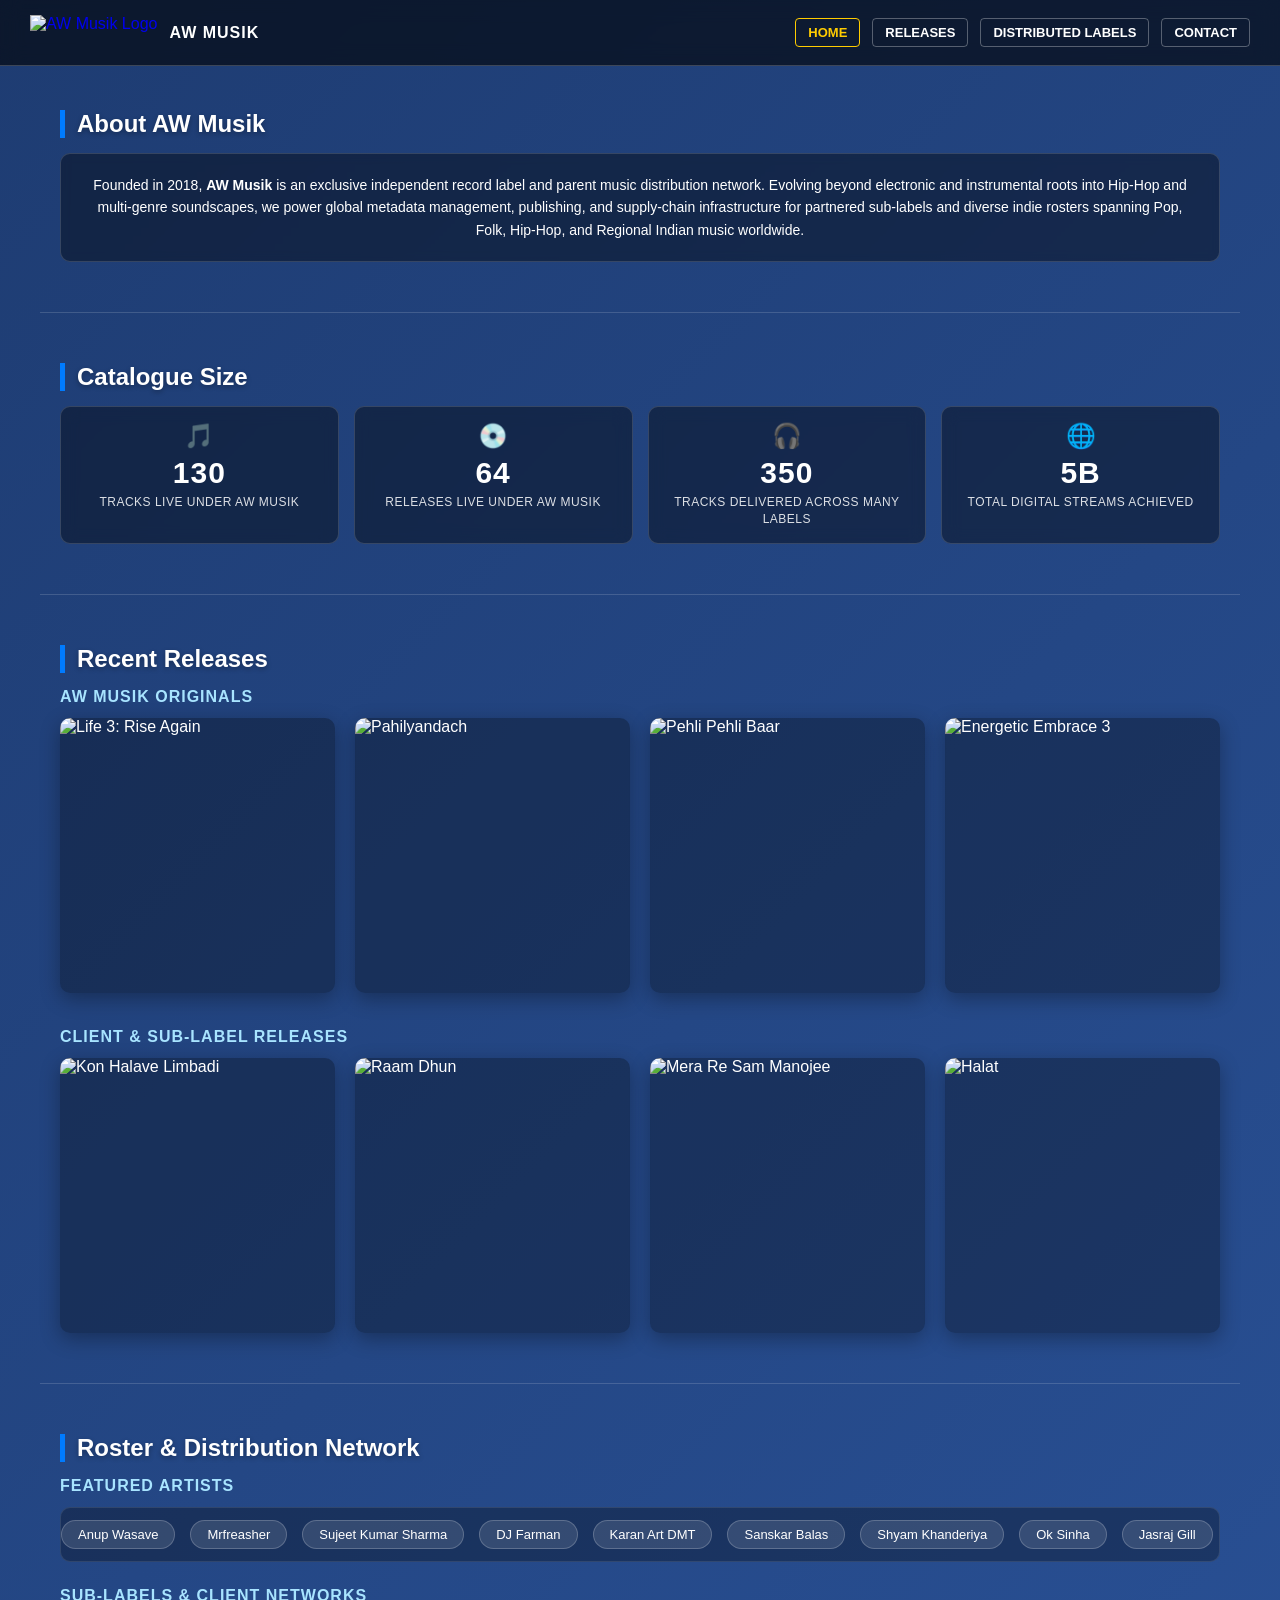
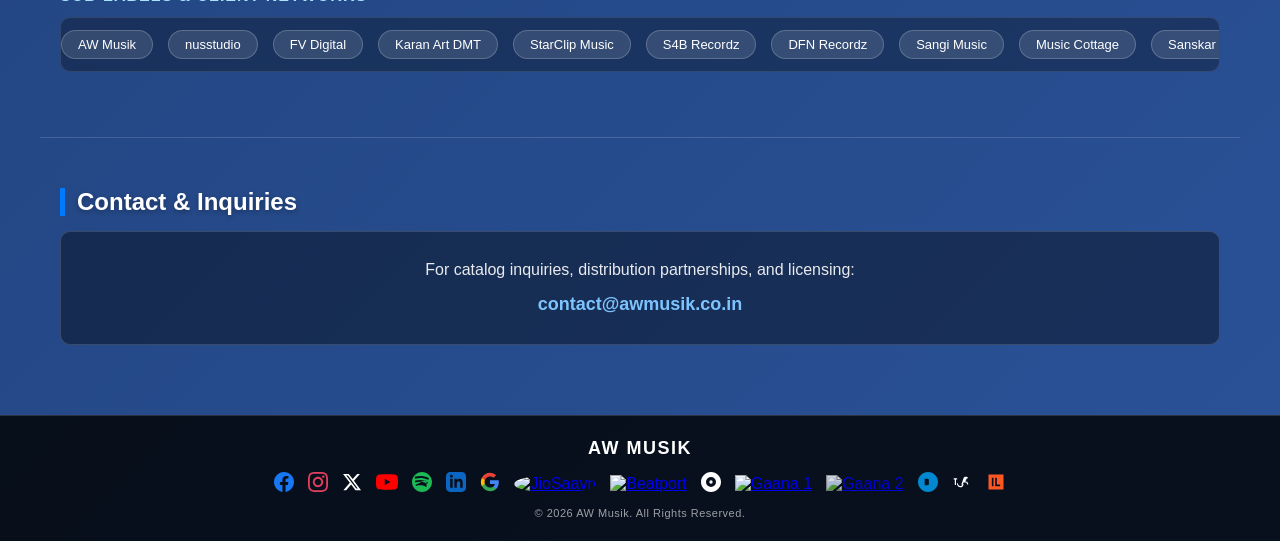
==== index.html @ cf43e5ea "Update index.html Removed .html" ====
<!DOCTYPE html>
<html lang="en">
<head>
    <meta charset="UTF-8">
    <meta name="viewport" content="width=device-width, initial-scale=1">
<link rel="icon" type="image/jpeg" href="https://c.saavncdn.com/labels/Aw_Musik_20230420112404_500x500.jpg">
    <title>AW Musik | Private Record Label & Distribution Network</title>
    <link rel="stylesheet" href="style.css">
</head>
<body>

<div class="music-container">
    
    <!-- Navigation -->
    <nav class="nav-bar">
        <div class="nav-brand" style="display: flex; align-items: center; gap: 12px;">
            <a href="index.html" class="nav-logo-link">
                <img src="https://c.saavncdn.com/labels/Aw_Musik_20230420112404_500x500.jpg" alt="AW Musik Logo" class="nav-logo">
            </a>
            <span style="font-weight: 800; letter-spacing: 1px; font-size: 16px; color: #ffffff; text-transform: uppercase;">AW MUSIK</span>
            <button class="menu-toggle" onclick="toggleMenu()" aria-label="Toggle Menu">☰</button>
        </div>
        <div class="nav-links" id="navLinks">
            <a href="/" class="active-link" style="border-color: #ffcc00; color: #ffcc00;">Home</a>
            <a href="/releases">Releases</a>
            <a href="/labels">Distributed Labels</a>
            <a href="#contact">Contact</a>
        </div>
    </nav>

    <!-- 1. About Us Section -->
    <div id="about" class="section">
        <h2 class="section-header">About AW Musik</h2>
        <div class="about-box">
            Founded in 2018, <strong style="color: #ffffff;">AW Musik</strong> is an exclusive independent record label and parent music distribution network. Evolving beyond electronic and instrumental roots into Hip-Hop and multi-genre soundscapes, we power global metadata management, publishing, and supply-chain infrastructure for partnered sub-labels and diverse indie rosters spanning Pop, Folk, Hip-Hop, and Regional Indian music worldwide.
        </div>
    </div>

    <hr style="border: 0; border-top: 1px solid rgba(255,255,255,0.15); max-width: 1200px; margin: 20px auto;">

    <!-- 2. Catalogue Size Section -->
    <div id="stats" class="section">
        <h2 class="section-header">Catalogue Size</h2>
        <div class="stats-grid">
            <div class="stat-card">
                <div class="stat-icon">🎵</div>
                <div class="stat-number">130</div>
                <div class="stat-label">Tracks live under AW Musik</div>
            </div>
            <div class="stat-card">
                <div class="stat-icon">💿</div>
                <div class="stat-number">64</div>
                <div class="stat-label">Releases live under AW Musik</div>
            </div>
            <div class="stat-card">
                <div class="stat-icon">🎧</div>
                <div class="stat-number">350</div>
                <div class="stat-label">Tracks delivered across many labels</div>
            </div>
            <div class="stat-card">
                <div class="stat-icon">🌐</div>
                <div class="stat-number">5B</div>
                <div class="stat-label">Total digital streams achieved</div>
            </div>
        </div>
    </div>

    <hr style="border: 0; border-top: 1px solid rgba(255,255,255,0.15); max-width: 1200px; margin: 20px auto;">

    <!-- 3. Recent Releases Sections -->
    <div id="releases" class="section">
        <h2 class="section-header">Recent Releases</h2>
        
        <!-- AW Musik Originals -->
        <div class="sub-header" style="margin-top: 10px;">AW Musik Originals</div>
        <div class="release-grid" id="awReleaseGrid">
            <!-- Loaded via JS -->
        </div>

        <!-- Client & Sub-Label Releases -->
        <div class="sub-header" style="margin-top: 35px;">Client & Sub-Label Releases</div>
        <div class="release-grid" id="clientReleaseGrid">
            <!-- Loaded via JS -->
        </div>
    </div>

    <hr style="border: 0; border-top: 1px solid rgba(255,255,255,0.15); max-width: 1200px; margin: 20px auto;">

    <!-- 4. Separate Rolling Marquees for Artists & Labels -->
    <div id="roster" class="section">
        <h2 class="section-header">Roster & Distribution Network</h2>
        
        <!-- Artists Rolling Marquee -->
        <div class="sub-header" style="margin-top: 10px;">Featured Artists</div>
        <div class="marquee-container">
            <div class="marquee-content">
                <span class="roster-pill">Anup Wasave</span>
                <span class="roster-pill">Mrfreasher</span>
                <span class="roster-pill">Sujeet Kumar Sharma</span>
                <span class="roster-pill">DJ Farman</span>
                <span class="roster-pill">Karan Art DMT</span>
                <span class="roster-pill">Sanskar Balas</span>
                <span class="roster-pill">Shyam Khanderiya</span>
                <span class="roster-pill">Ok Sinha</span>
                <span class="roster-pill">Jasraj Gill</span>
                <span class="roster-pill highlight">& Many More</span>
            </div>
            <div class="marquee-content" aria-hidden="true">
                <span class="roster-pill">Anup Wasave</span>
                <span class="roster-pill">Mrfreasher</span>
                <span class="roster-pill">Sujeet Kumar Sharma</span>
                <span class="roster-pill">DJ Farman</span>
                <span class="roster-pill">Karan Art DMT</span>
                <span class="roster-pill">Sanskar Balas</span>
                <span class="roster-pill">Shyam Khanderiya</span>
                <span class="roster-pill">Ok Sinha</span>
                <span class="roster-pill">Jasraj Gill</span>
                <span class="roster-pill highlight">& Many More</span>
            </div>
        </div>

        <!-- Labels Rolling Marquee -->
        <div class="sub-header" style="margin-top: 25px;">Sub-Labels & Client Networks</div>
        <div class="marquee-container">
            <div class="marquee-content reverse">
                <span class="roster-pill">AW Musik</span>
                <span class="roster-pill">nusstudio</span>
                <span class="roster-pill">FV Digital</span>
                <span class="roster-pill">Karan Art DMT</span>
                <span class="roster-pill">StarClip Music</span>
                <span class="roster-pill">S4B Recordz</span>
                <span class="roster-pill">DFN Recordz</span>
                <span class="roster-pill">Sangi Music</span>
                <span class="roster-pill">Music Cottage</span>
                <span class="roster-pill">Sanskar Music</span>
                <a href="releases.html" class="roster-pill highlight" style="text-decoration: none;">& Many More</a></div>
            <div class="marquee-content reverse" aria-hidden="true">
                <span class="roster-pill">AW Musik</span>
                <span class="roster-pill">nusstudio</span>
                <span class="roster-pill">FV Digital</span>
                <span class="roster-pill">Karan Art DMT</span>
                <span class="roster-pill">StarClip Music</span>
                <span class="roster-pill">S4B Recordz</span>
                <span class="roster-pill">DFN Recordz</span>
                <span class="roster-pill">Sangi Music</span>
                <span class="roster-pill">Music Cottage</span>
                <span class="roster-pill">Sanskar Music</span>
                <a href="releases.html" class="roster-pill highlight" style="text-decoration: none;">& Many More</a></div>
        </div>

    </div>

    <hr style="border: 0; border-top: 1px solid rgba(255,255,255,0.15); max-width: 1200px; margin: 20px auto;">

    <!-- 5. Contact Section -->
    <div id="contact" class="section">
        <h2 class="section-header">Contact & Inquiries</h2>
        <div class="contact-box">
            <p style="margin-bottom: 8px; opacity: 0.9;">For catalog inquiries, distribution partnerships, and licensing:</p>
            <p style="font-weight: bold; color: #7dc4ff; font-size: 18px;">contact@awmusik.co.in</p>
        </div>
    </div>

    <!-- Footer -->
    <div id="site-footer"></div>

</div>

<script src="script.js"></script>
</body>
</html>
---- style.css ----
:root {
    --primary-color: #ffffff;
    --secondary-color: rgba(255, 255, 255, 0.1);
    --accent-color: #007bff;
    --font-family: 'Inter', 'Arial', sans-serif;
    --gradient-hover: linear-gradient(90deg, #ff7e5f 0%, #feb47b 50%, #86A8E7 100%); 
}

* {
    box-sizing: border-box;
    margin: 0;
    padding: 0;
}
 
body {
    font-family: var(--font-family);
    color: var(--primary-color);
    background: linear-gradient(135deg, #1e3c72 0%, #2a5298 25%, #4a8dfa 50%, #7dc4ff 75%, #a8e4ff 100%);
    background-size: 400% 400%;
    animation: gradientShift 15s ease infinite;
    overflow-x: hidden;
}

@keyframes gradientShift {
    0% { background-position: 0% 50%; }
    50% { background-position: 100% 50%; }
    100% { background-position: 0% 50%; }
}

.music-container {
    padding-top: 80px;
}

/* --- Navigation Bar CSS (Fixed Desktop & Mobile) --- */
.nav-bar {
    display: flex;
    justify-content: space-between;
    align-items: center;
    padding: 15px 30px;
    background-color: rgba(0, 0, 0, 0.6);
    border-bottom: 1px solid rgba(255, 255, 255, 0.2);
    position: fixed;
    top: 0;
    width: 100%;
    z-index: 100;
    backdrop-filter: blur(10px);
}

.nav-brand {
    display: flex;
    justify-content: space-between;
    align-items: center;
    width: auto; /* Fixed: Desktop par flex space sahi distribute karega */
}

.nav-title {
    font-size: 22px;
    font-weight: bold;
    letter-spacing: 1px;
    white-space: nowrap;
}

.menu-toggle {
    display: none;
    background: none;
    border: none;
    color: #ffffff;
    font-size: 24px;
    cursor: pointer;
}

.nav-links {
    display: flex;
    gap: 12px;
    align-items: center;
    flex-wrap: nowrap; /* Fixed: Links do lines me break nahi honge */
}

.nav-links a {
    text-decoration: none;
    color: var(--primary-color);
    font-size: 13px;
    font-weight: bold;
    text-transform: uppercase;
    padding: 6px 12px;
    border: 1px solid rgba(255, 255, 255, 0.3);
    border-radius: 4px;
    transition: all 0.3s ease;
    white-space: nowrap;
}

.nav-links a:hover {
    background-image: var(--gradient-hover);
    border-color: transparent;
    transform: translateY(-2px);
}

/* --- Mobile Responsive Navigation --- */
@media (max-width: 768px) {
    .nav-bar {
        flex-direction: column;
        align-items: stretch;
        padding: 12px 20px;
    }

    .nav-brand {
        width: 100%; /* Mobile par full width rahega toggle button align karne ke liye */
    }

    .menu-toggle {
        display: block;
    }

    .nav-links {
        display: none;
        flex-direction: column;
        gap: 8px;
        margin-top: 12px;
        padding-bottom: 5px;
        width: 100%;
    }

    .nav-links.active {
        display: flex;
    }

    .nav-links a {
        text-align: center;
        padding: 10px;
        font-size: 13px;
        background: rgba(0, 0, 0, 0.4);
        width: 100%;
    }

    .music-container {
        padding-top: 85px;
    }
}

/* --- Content Sections --- */
.section {
    padding: 30px 20px;
    max-width: 1200px;
    margin: 0 auto;
}

.section-header {
    font-size: 24px;
    margin-bottom: 15px;
    border-left: 5px solid var(--accent-color);
    padding-left: 12px;
    text-shadow: 0 2px 5px rgba(0,0,0,0.3);
}

.sub-header {
    font-size: 16px;
    color: #a8e4ff;
    margin-top: 20px;
    margin-bottom: 12px;
    font-weight: 600;
    text-transform: uppercase;
    letter-spacing: 1px;
}

/* --- About Box --- */
.about-box {
    background: rgba(0, 0, 0, 0.4);
    padding: 20px;
    border-radius: 10px;
    border: 1px solid rgba(255, 255, 255, 0.15);
    backdrop-filter: blur(5px);
    font-size: 14px;
    line-height: 1.6;
    text-align: center;
}

/* --- Catalogue Size Section --- */
.stats-grid {
    display: grid;
    grid-template-columns: repeat(auto-fit, minmax(220px, 1fr));
    gap: 15px;
}

.stat-card {
    background: rgba(0, 0, 0, 0.4);
    border: 1px solid rgba(255, 255, 255, 0.15);
    padding: 15px;
    border-radius: 10px;
    text-align: center;
    backdrop-filter: blur(8px);
    transition: transform 0.3s ease, box-shadow 0.3s ease;
}

.stat-card:hover {
    transform: translateY(-5px);
    box-shadow: 0 8px 20px rgba(0, 123, 255, 0.4);
    border-color: var(--accent-color);
}

.stat-icon {
    font-size: 24px;
    margin-bottom: 6px;
    display: inline-block;
}

.stat-number {
    font-size: 30px;
    font-weight: 800;
    color: #ffffff;
    margin-bottom: 4px;
    letter-spacing: 1px;
}

.stat-label {
    font-size: 12px;
    opacity: 0.85;
    line-height: 1.4;
    text-transform: uppercase;
    letter-spacing: 0.5px;
    font-weight: 500;
}

/* --- Releases Grid --- */
.release-grid {
    display: grid;
    grid-template-columns: repeat(2, 1fr);
    gap: 15px;
}

.release-card {
    position: relative;
    border-radius: 10px;
    overflow: hidden;
    box-shadow: 0 6px 20px rgba(0, 0, 0, 0.3);
    background-color: rgba(0, 0, 0, 0.3);
}

.release-cover {
    width: 100%;
    aspect-ratio: 1 / 1;
    object-fit: cover;
    display: block;
}

.release-info {
    position: absolute;
    top: 0;
    left: 0;
    width: 100%;
    height: 100%;
    background-color: rgba(0, 0, 0, 0.85);
    display: flex;
    flex-direction: column;
    justify-content: flex-end;
    padding: 15px;
    opacity: 0;
    transition: opacity 0.3s;
}

.release-card:hover .release-info {
    opacity: 1;
}

.release-title {
    font-size: 15px;
    font-weight: bold;
    margin-bottom: 4px;
}

.release-artist {
    font-size: 12px;
    opacity: 0.75;
    margin-bottom: 8px;
}

.release-label-badge {
    font-size: 11px;
    font-weight: 600;
    background: var(--accent-color);
    color: #ffffff;
    padding: 3px 8px;
    border-radius: 5px;
    width: max-content;
    box-shadow: 0 2px 5px rgba(0, 123, 255, 0.4);
    letter-spacing: 0.3px;
}

/* --- Rolling Marquee Section --- */
.marquee-container {
    overflow: hidden;
    user-select: none;
    display: flex;
    gap: 20px;
    background: rgba(0, 0, 0, 0.3);
    padding: 12px 0;
    border-radius: 10px;
    border: 1px solid rgba(255, 255, 255, 0.1);
    position: relative;
    margin-bottom: 15px;
}

.marquee-content {
    flex-shrink: 0;
    display: flex;
    justify-content: space-around;
    min-width: 100%;
    gap: 15px;
    animation: scroll 30s linear infinite;
}

.marquee-content.reverse {
    animation: scrollReverse 30s linear infinite;
}

.marquee-container:hover .marquee-content {
    animation-play-state: paused;
}

@keyframes scroll {
    from { transform: translateX(0); }
    to { transform: translateX(-100%); }
}

@keyframes scrollReverse {
    from { transform: translateX(-100%); }
    to { transform: translateX(0); }
}

.roster-pill {
    background: rgba(255, 255, 255, 0.12);
    padding: 6px 16px;
    border-radius: 20px;
    font-size: 13px;
    white-space: nowrap;
    border: 1px solid rgba(255, 255, 255, 0.2);
    font-weight: 500;
}

.roster-pill.highlight {
    background: var(--accent-color);
    border-color: transparent;
    font-weight: 600;
}

/* --- Contact Section --- */
.contact-box {
    background: rgba(0, 0, 0, 0.4);
    padding: 25px;
    border-radius: 10px;
    border: 1px solid rgba(255, 255, 255, 0.15);
    line-height: 1.6;
    text-align: center;
}

/* --- Footer --- */
.footer {
    padding: 25px 20px;
    background-color: rgba(0, 0, 0, 0.6);
    border-top: 1px solid rgba(255, 255, 255, 0.2);
    text-align: center;
    margin-top: 30px;
}

.copyright {
    font-size: 12px;
    opacity: 0.6;
    margin-top: 8px;
}

/* --- Mobile Responsive Navigation & Layout Adjustments --- */
@media (max-width: 768px) {
    .nav-bar {
        flex-direction: column;
        align-items: stretch;
        padding: 12px 20px;
    }

    .menu-toggle {
        display: block;
    }

    .nav-brand {
        width: 100%;
    }

    .nav-links {
        display: none;
        flex-direction: column;
        gap: 8px;
        margin-top: 12px;
        padding-bottom: 5px;
    }

    .nav-links.active {
        display: flex;
    }

    .nav-links a {
        text-align: center;
        padding: 10px;
        font-size: 13px;
        background: rgba(0, 0, 0, 0.4);
    }

    .music-container {
        padding-top: 85px;
    }
}
/* --- Logo Styling --- */
.nav-logo-link {
    display: flex;
    align-items: center;
    text-decoration: none;
}

.nav-logo {
    height: 35px; /* Size adjust karne ke liye height change kar sakte ho */
    width: auto;
    object-fit: contain;
    transition: transform 0.3s ease;
}

.nav-logo:hover {
    transform: scale(1.05);
}

/* Mobile par agar logo thoda chhota rakhna ho */
@media (max-width: 768px) {
    .nav-logo {
        height: 30px;
    }
}

@media (min-width: 601px) {
    .release-grid {
        grid-template-columns: repeat(4, 1fr);
        gap: 20px;
    }
}
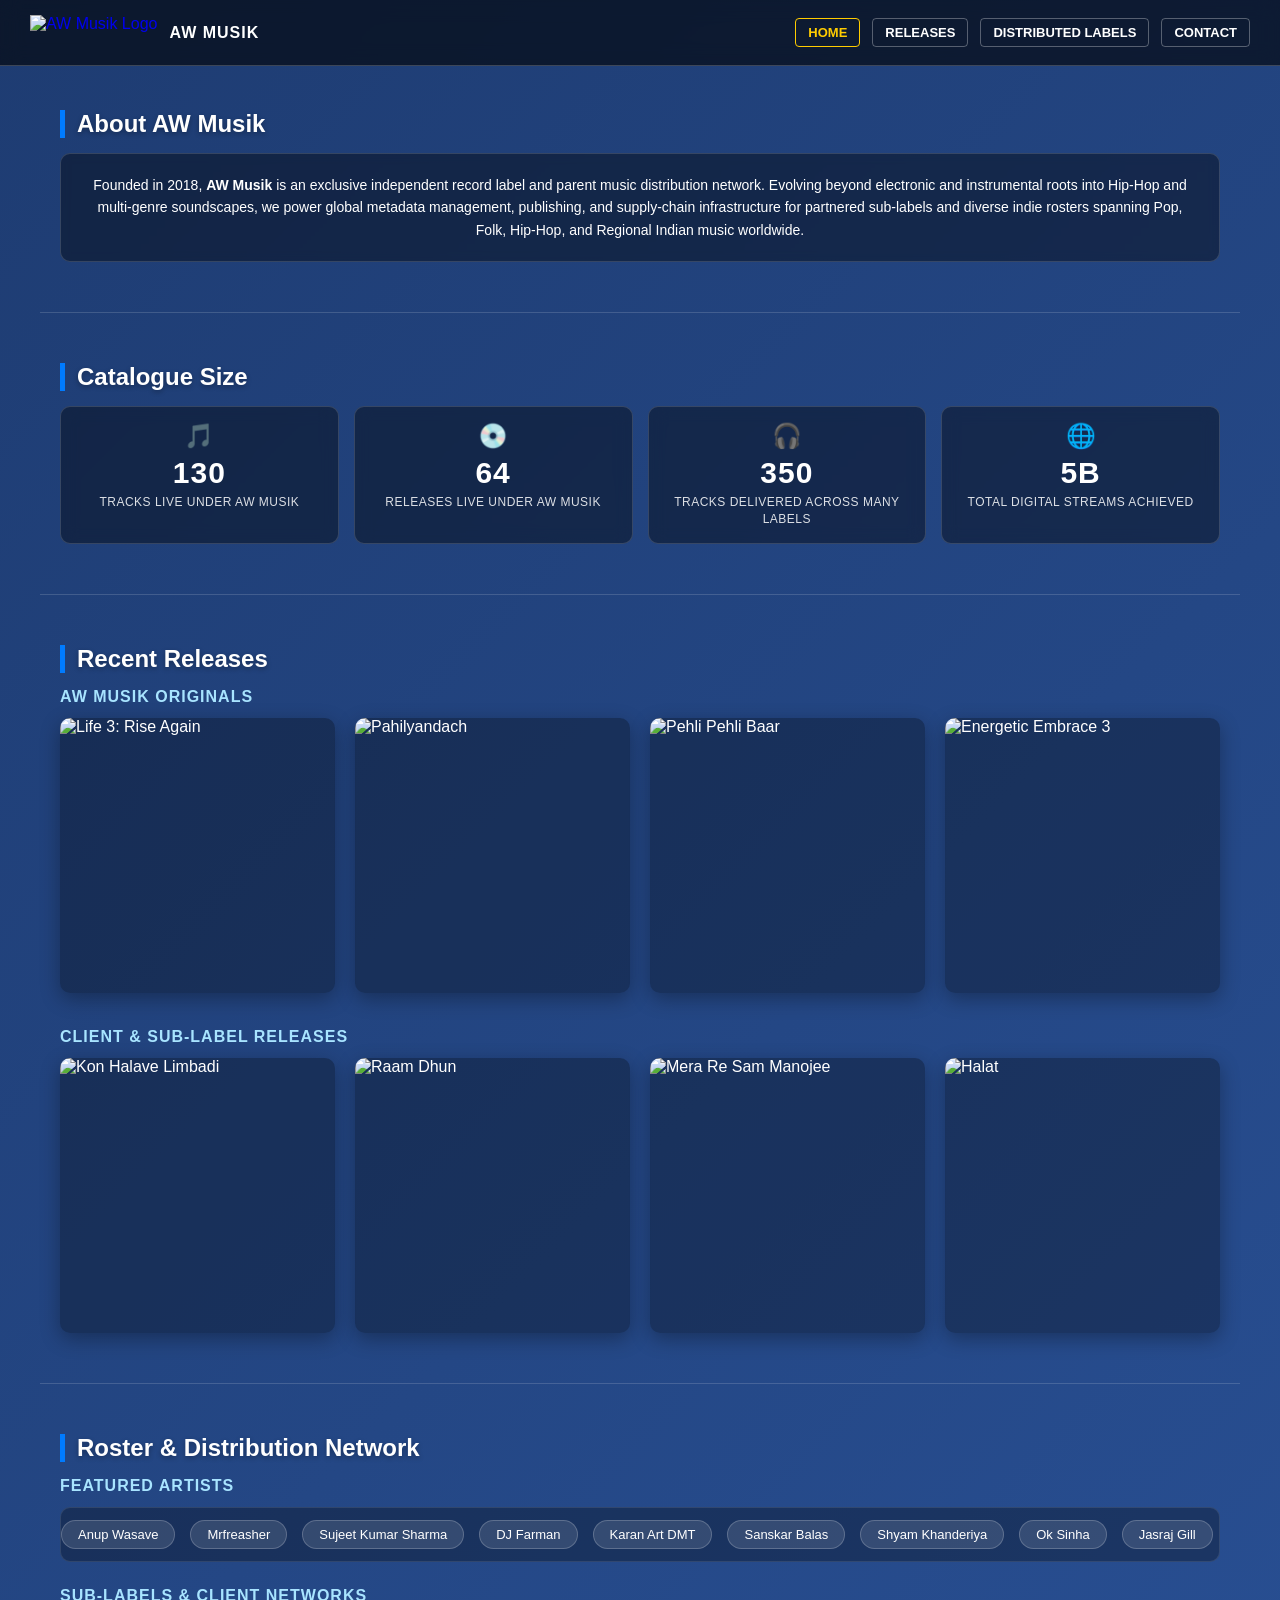
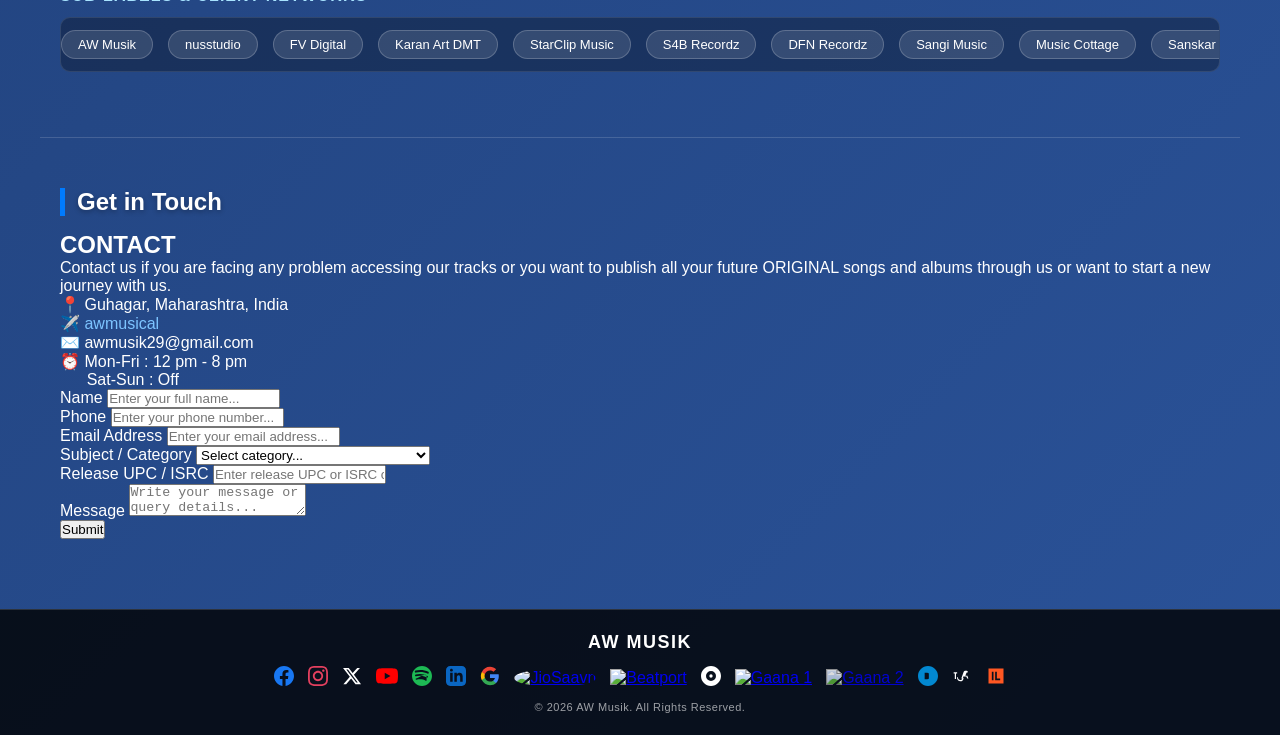
==== commit fb50d926: "Update index.html added contact us" ====
--- a/index.html
+++ b/index.html
@@ -6,6 +6,7 @@
 <link rel="icon" type="image/jpeg" href="https://c.saavncdn.com/labels/Aw_Musik_20230420112404_500x500.jpg">
     <title>AW Musik | Private Record Label & Distribution Network</title>
     <link rel="stylesheet" href="style.css">
+    <link rel="stylesheet" href="https://cdn.jsdelivr.net/npm/sweetalert2@11/dist/sweetalert2.min.css">
 </head>
 <body>
 
@@ -154,10 +155,69 @@
 
     <!-- 5. Contact Section -->
     <div id="contact" class="section">
-        <h2 class="section-header">Contact & Inquiries</h2>
-        <div class="contact-box">
-            <p style="margin-bottom: 8px; opacity: 0.9;">For catalog inquiries, distribution partnerships, and licensing:</p>
-            <p style="font-weight: bold; color: #7dc4ff; font-size: 18px;">contact@awmusik.co.in</p>
+        <h2 class="section-header">Get in Touch</h2>
+        
+        <div class="contact-page-container">
+            <!-- Left Side Info -->
+            <div class="contact-info-side">
+                <div>
+                    <h2>CONTACT</h2>
+                    <p>Contact us if you are facing any problem accessing our tracks or you want to publish all your future ORIGINAL songs and albums through us or want to start a new journey with us.</p>
+                    
+                    <div class="info-list">
+                        <div class="info-item">📍 Guhagar, Maharashtra, India</div>
+                        <div class="info-item">✈️ <a href="https://t.me/awmusical" target="_blank" style="color: #7dc4ff; text-decoration: none;">awmusical</a></div>
+                        <div class="info-item">✉️ awmusik29@gmail.com</div>
+                        <div class="info-item">⏰ Mon-Fri : 12 pm - 8 pm<br>      Sat-Sun : Off</div>
+                    </div>
+                </div>
+            </div>
+
+            <!-- Right Side Form -->
+            <div class="contact-form-side">
+                <form id="contactForm">
+                    <div class="form-group">
+                        <label for="name">Name</label>
+                        <input type="text" id="name" placeholder="Enter your full name..." required>
+                    </div>
+
+                    <div class="form-group">
+                        <label for="phone">Phone</label>
+                        <input type="tel" id="phone" placeholder="Enter your phone number...">
+                    </div>
+
+                    <div class="form-group">
+                        <label for="email">Email Address</label>
+                        <input type="email" id="email" placeholder="Enter your email address..." required>
+                    </div>
+
+                    <div class="form-group">
+                        <label for="subject">Subject / Category</label>
+                        <select id="subject" required>
+                            <option value="" disabled selected>Select category...</option>
+                            <option value="General Inquiry">General Inquiry</option>
+                            <option value="Music Distribution & Sub-Label">Music Distribution & Sub-Label</option>
+                            <option value="YouTube Content ID & Rights Claim">YouTube Content ID & Rights Claim</option>
+                            <option value="Royalty & Payments">Royalty & Payments</option>
+                        </select>
+                    </div>
+
+                    <!-- Conditional UPC Field (Visible only if YouTube is selected) -->
+                    <div class="form-group upc-group" id="upcGroup">
+                        <label for="releaseUpc">Release UPC / ISRC</label>
+                        <input type="text" id="releaseUpc" placeholder="Enter release UPC or ISRC code...">
+                    </div>
+
+                    <div class="form-group">
+                        <label for="message">Message</label>
+                        <textarea id="message" placeholder="Write your message or query details..." required></textarea>
+                    </div>
+
+                    <button type="submit" id="submitBtn" class="submit-btn">
+                        <span id="btnText">Submit</span>
+                    </button>
+                </form>
+            </div>
         </div>
     </div>
 
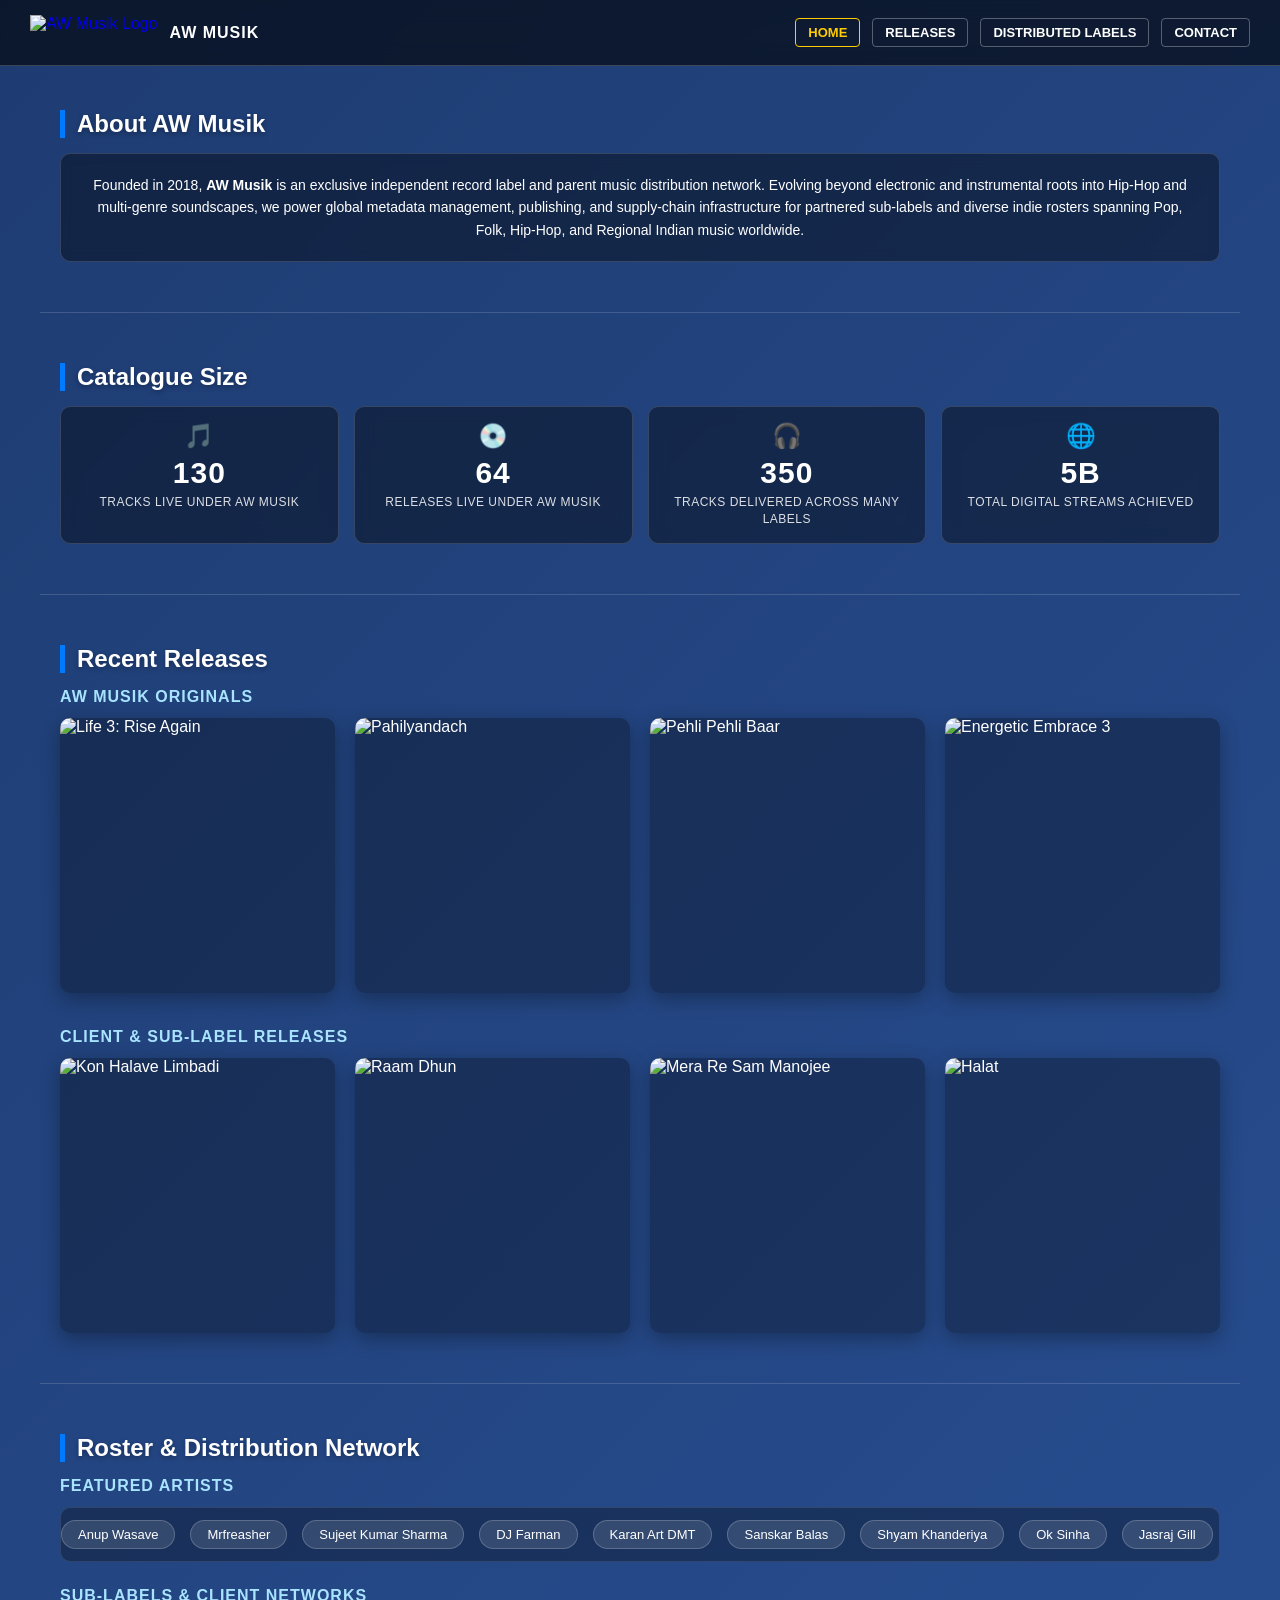
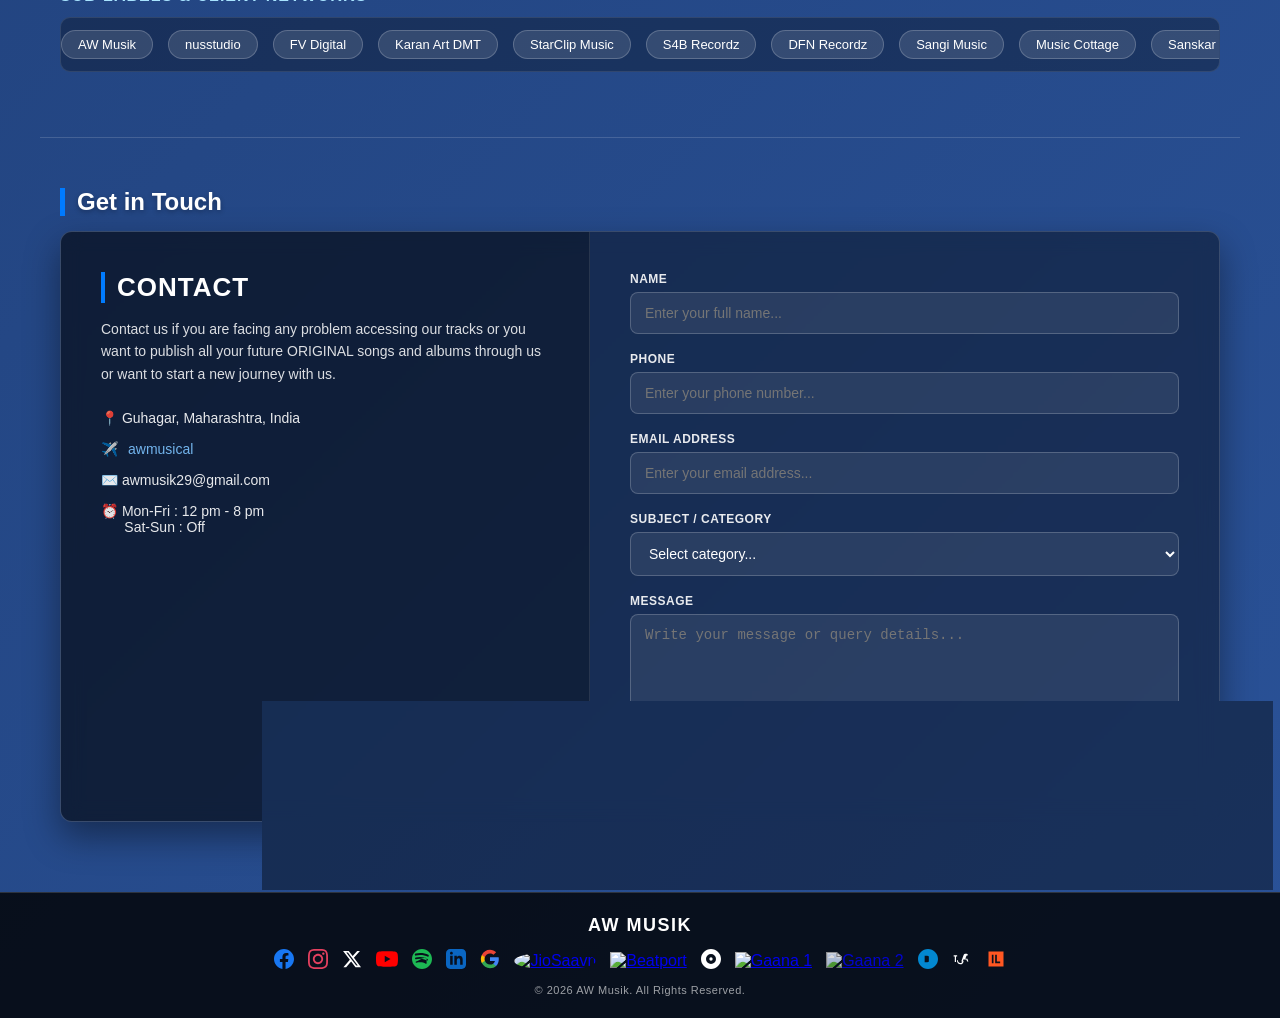
==== commit 0877fd5c: "Update index.html" ====
--- a/index.html
+++ b/index.html
@@ -225,7 +225,8 @@
     <div id="site-footer"></div>
 
 </div>
-
+<!-- SweetAlert2 JS Library -->
+<script src="https://cdn.jsdelivr.net/npm/sweetalert2@11"></script>
 <script src="script.js"></script>
 </body>
 </html>
--- a/style.css
+++ b/style.css
@@ -436,4 +436,175 @@
         grid-template-columns: repeat(4, 1fr);
         gap: 20px;
     }
-}+}
+/* Contact Section Styling inside Index */
+.contact-page-container {
+    display: flex;
+    flex-wrap: wrap;
+    background: rgba(0, 0, 0, 0.4);
+    border: 1px solid rgba(255, 255, 255, 0.15);
+    border-radius: 12px;
+    overflow: hidden;
+    backdrop-filter: blur(10px);
+    box-shadow: 0 15px 35px rgba(0, 0, 0, 0.4);
+    margin-top: 15px;
+}
+
+.contact-info-side {
+    flex: 1 1 350px;
+    padding: 40px;
+    background: rgba(0, 0, 0, 0.3);
+    border-right: 1px solid rgba(255, 255, 255, 0.1);
+    display: flex;
+    flex-direction: column;
+    justify-content: space-between;
+}
+
+.contact-info-side h2 {
+    font-size: 26px;
+    margin-bottom: 15px;
+    font-weight: 800;
+    letter-spacing: 1px;
+    color: #ffffff;
+    border-left: 4px solid var(--accent-color);
+    padding-left: 12px;
+}
+
+.contact-info-side p {
+    font-size: 14px;
+    line-height: 1.6;
+    opacity: 0.85;
+    margin-bottom: 25px;
+}
+
+.info-list {
+    display: flex;
+    flex-direction: column;
+    gap: 15px;
+    font-size: 14px;
+}
+
+.info-item {
+    display: flex;
+    align-items: center;
+    gap: 10px;
+    opacity: 0.9;
+}
+
+.contact-form-side {
+    flex: 1 1 450px;
+    padding: 40px;
+}
+
+.form-group {
+    margin-bottom: 18px;
+}
+
+.form-group label {
+    display: block;
+    font-size: 12px;
+    font-weight: 700;
+    text-transform: uppercase;
+    letter-spacing: 0.5px;
+    margin-bottom: 6px;
+    opacity: 0.9;
+}
+
+.form-group input,
+.form-group select,
+.form-group textarea {
+    width: 100%;
+    padding: 12px 14px;
+    background: rgba(255, 255, 255, 0.08);
+    border: 1.5px solid rgba(255, 255, 255, 0.2);
+    border-radius: 8px;
+    color: #ffffff;
+    font-size: 14px;
+    outline: none;
+    transition: all 0.3s ease;
+}
+
+.form-group input:focus,
+.form-group select:focus,
+.form-group textarea:focus {
+    border-color: var(--accent-color);
+    background: rgba(255, 255, 255, 0.12);
+    box-shadow: 0 0 0 3px rgba(0, 123, 255, 0.2);
+}
+
+.form-group select option {
+    background: #1e3c72;
+    color: #ffffff;
+}
+
+.form-group textarea {
+    resize: vertical;
+    min-height: 100px;
+}
+
+.upc-group {
+    display: none;
+    opacity: 0;
+    max-height: 0;
+    overflow: hidden;
+    transition: all 0.3s ease-in-out;
+}
+
+.upc-group.visible {
+    display: block;
+    opacity: 1;
+    max-height: 100px;
+    margin-bottom: 18px;
+}
+
+.submit-btn {
+    width: 100%;
+    padding: 14px;
+    background: var(--accent-color);
+    color: #ffffff;
+    border: none;
+    border-radius: 8px;
+    font-size: 15px;
+    font-weight: bold;
+    text-transform: uppercase;
+    letter-spacing: 1px;
+    cursor: pointer;
+    transition: background 0.3s ease, transform 0.1s ease;
+    display: flex;
+    justify-content: center;
+    align-items: center;
+    margin-top: 10px;
+}
+
+.submit-btn:hover {
+    opacity: 0.9;
+    transform: translateY(-2px);
+}
+
+.submit-btn:active {
+    transform: scale(0.98);
+}
+
+.submit-btn:disabled {
+    opacity: 0.6;
+    cursor: not-allowed;
+}
+
+.spinner {
+    width: 20px;
+    height: 20px;
+    border: 3px solid rgba(255, 255, 255, 0.3);
+    border-radius: 50%;
+    border-top-color: #ffffff;
+    animation: spin 0.8s linear infinite;
+}
+
+@keyframes spin {
+    to { transform: rotate(360deg); }
+}
+
+@media (max-width: 768px) {
+    .contact-info-side, .contact-form-side {
+        padding: 25px 20px;
+    }
+}
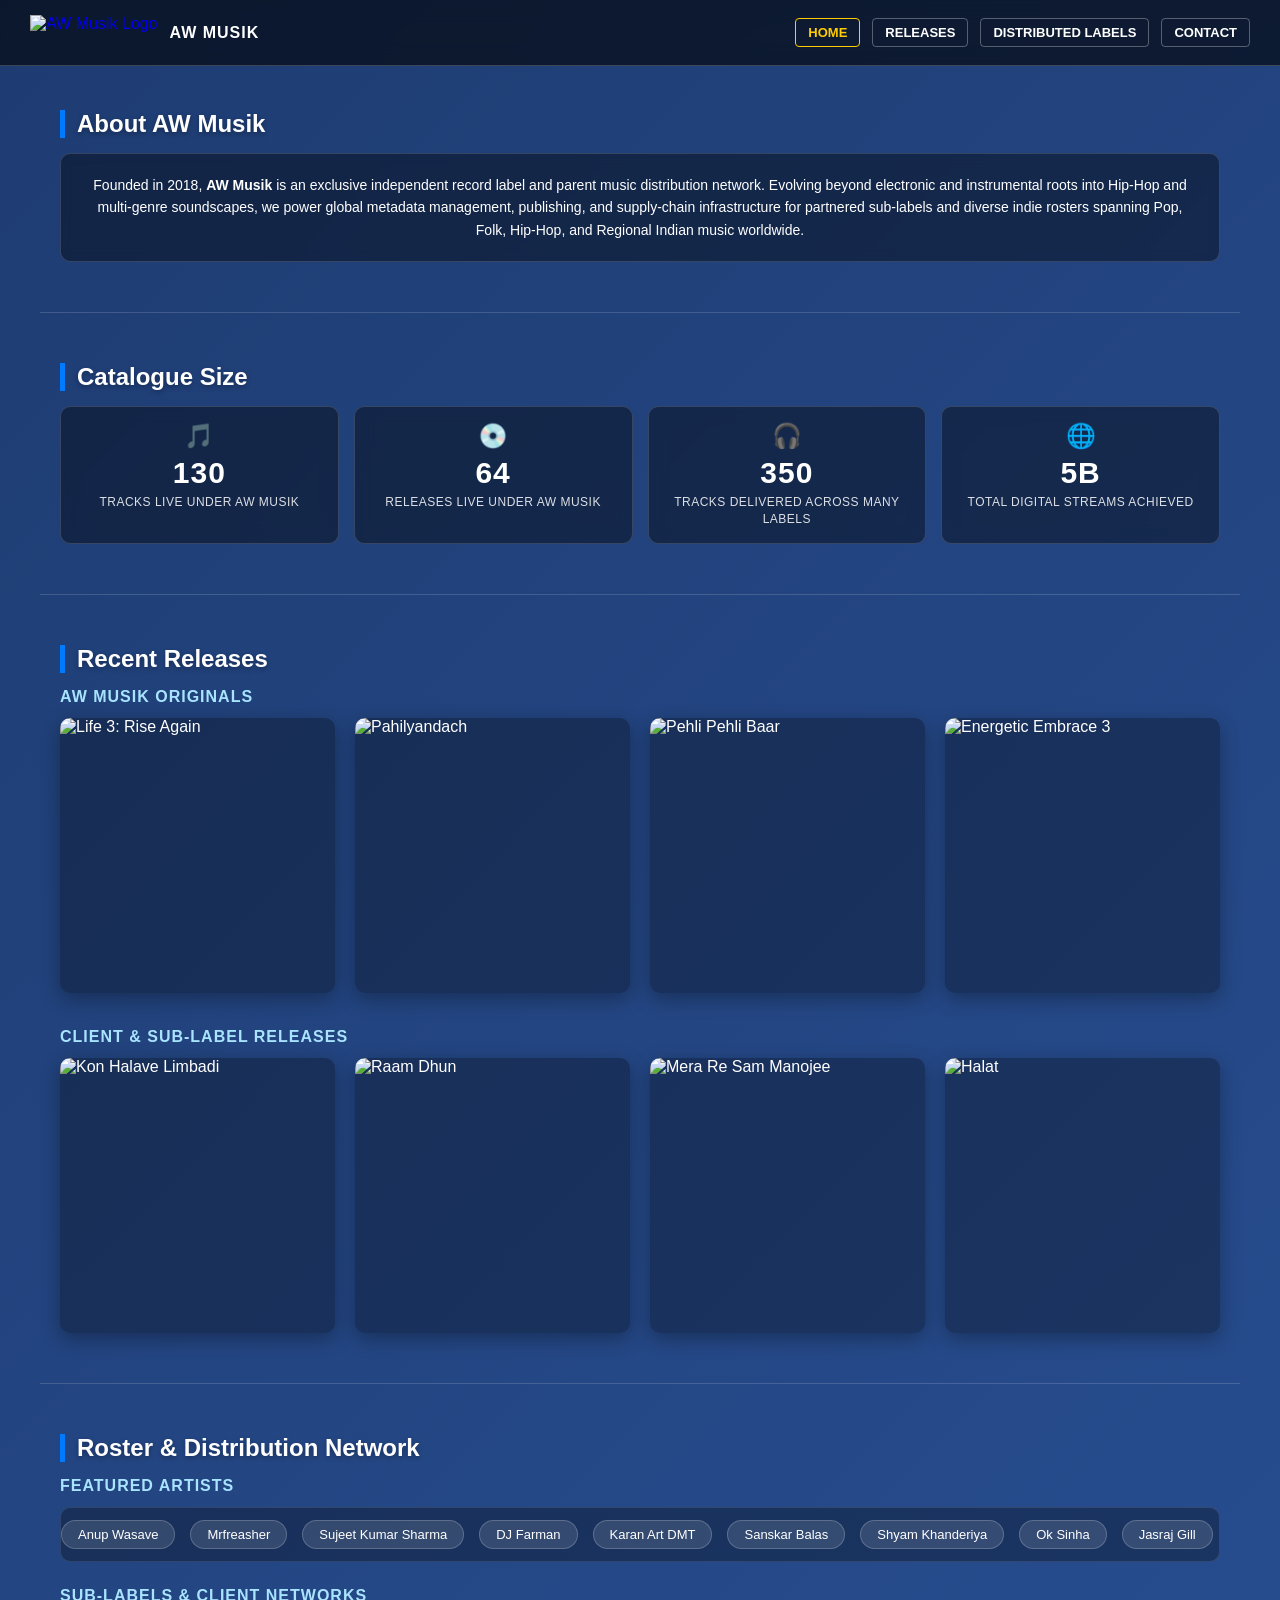
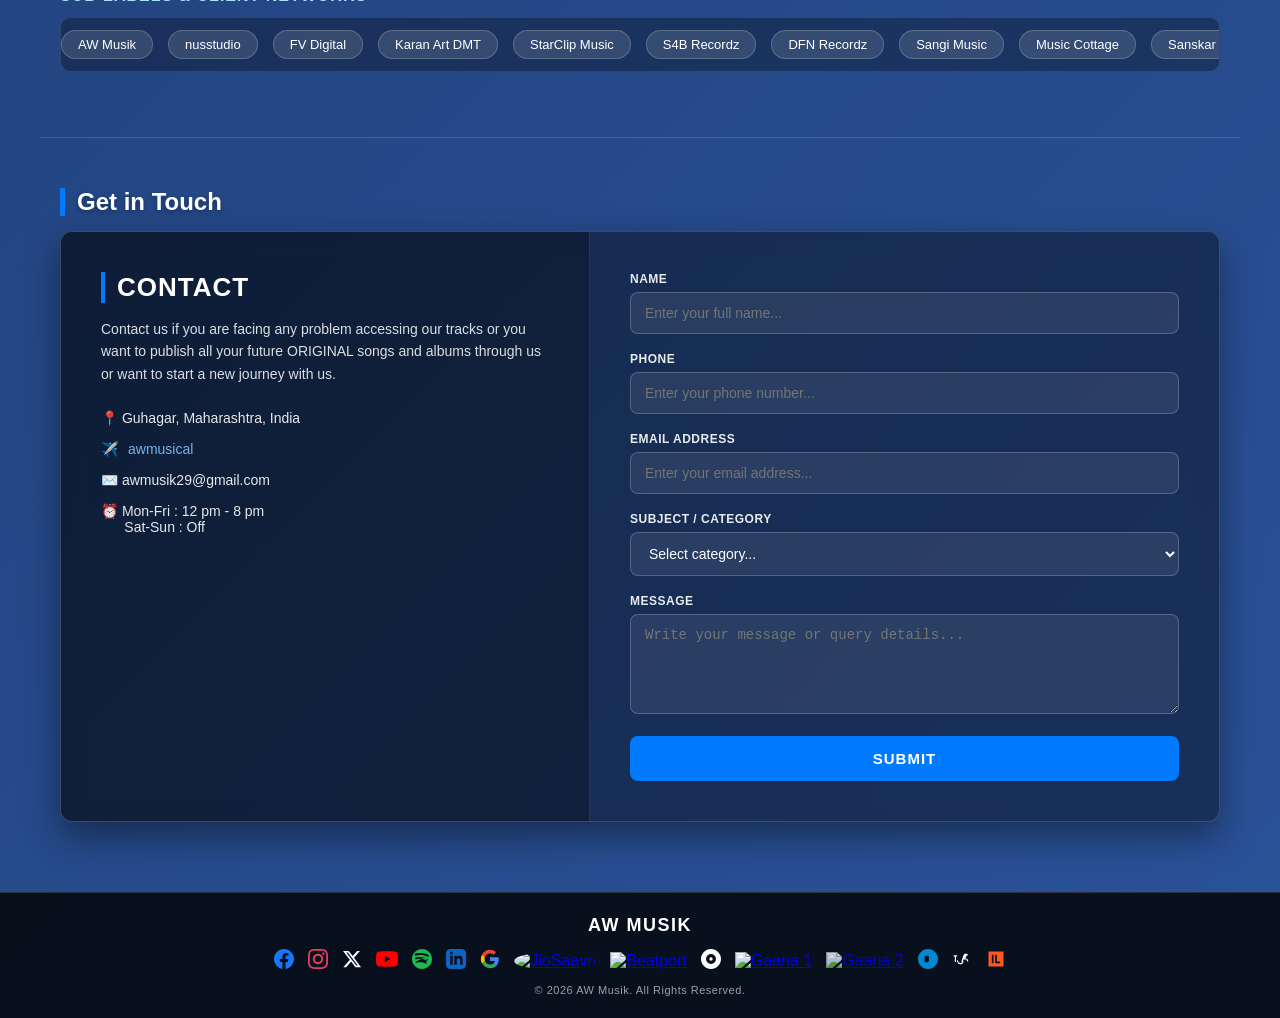
==== commit bd6a0df8: "Update index.html" ====
--- a/index.html
+++ b/index.html
@@ -204,8 +204,8 @@
 
                     <!-- Conditional UPC Field (Visible only if YouTube is selected) -->
                     <div class="form-group upc-group" id="upcGroup">
-                        <label for="releaseUpc">Release UPC / ISRC</label>
-                        <input type="text" id="releaseUpc" placeholder="Enter release UPC or ISRC code...">
+                        <label for="releaseUpc">Release UPC</label>
+                        <input type="text" id="releaseUpc" pattern="[0-9]*" inputmode="numeric" placeholder="Enter numbers only (UPC)...">
                     </div>
 
                     <div class="form-group">
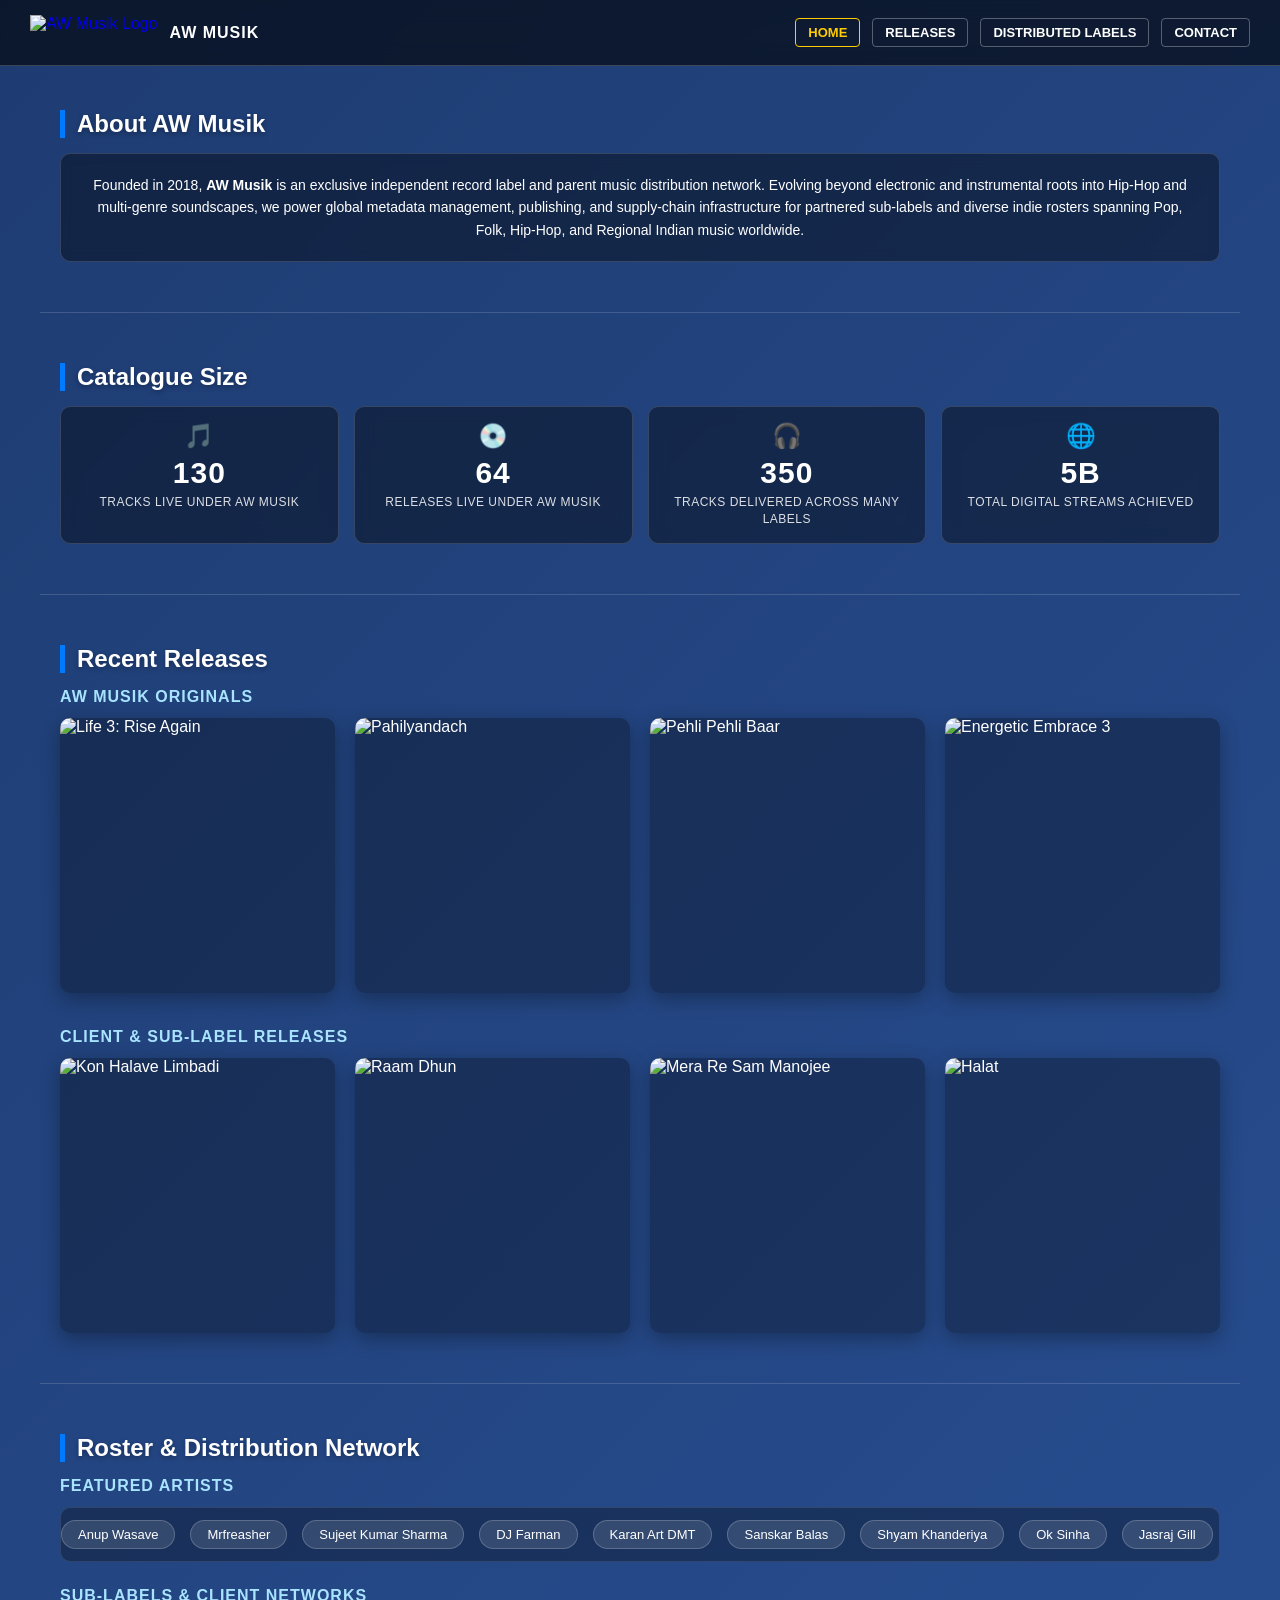
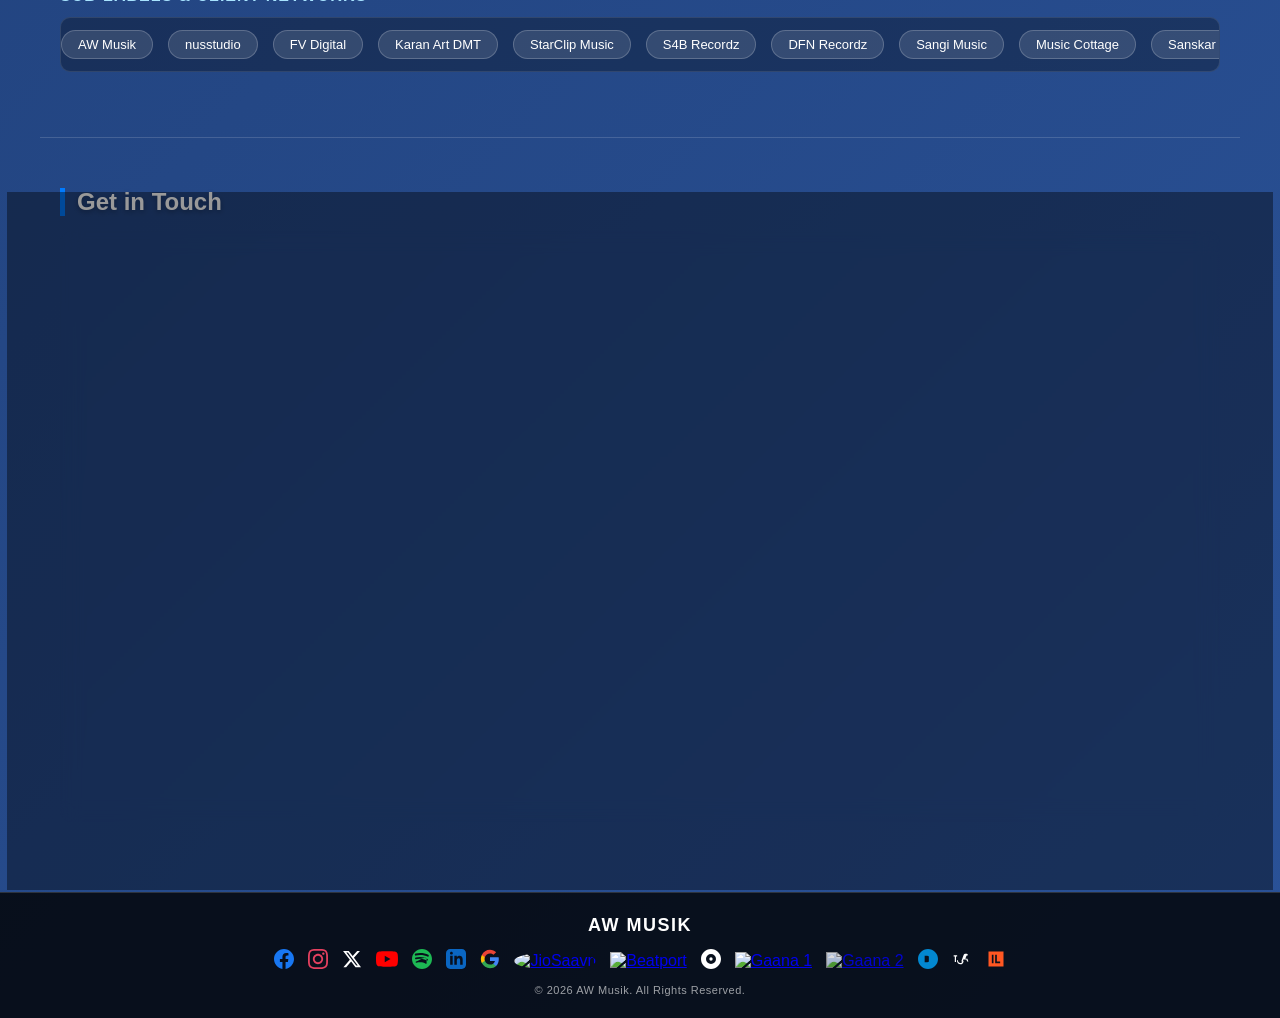
==== commit ae959eab: "Update index.html" ====
--- a/index.html
+++ b/index.html
@@ -183,7 +183,7 @@
 
                     <div class="form-group">
                         <label for="phone">Phone</label>
-                        <input type="tel" id="phone" placeholder="Enter your phone number...">
+                        <input type="tel" id="phone" inputmode="numeric" placeholder="Enter phone number (numbers only)..." oninput="this.value = this.value.replace(/[^0-9]/g, '')">
                     </div>
 
                     <div class="form-group">
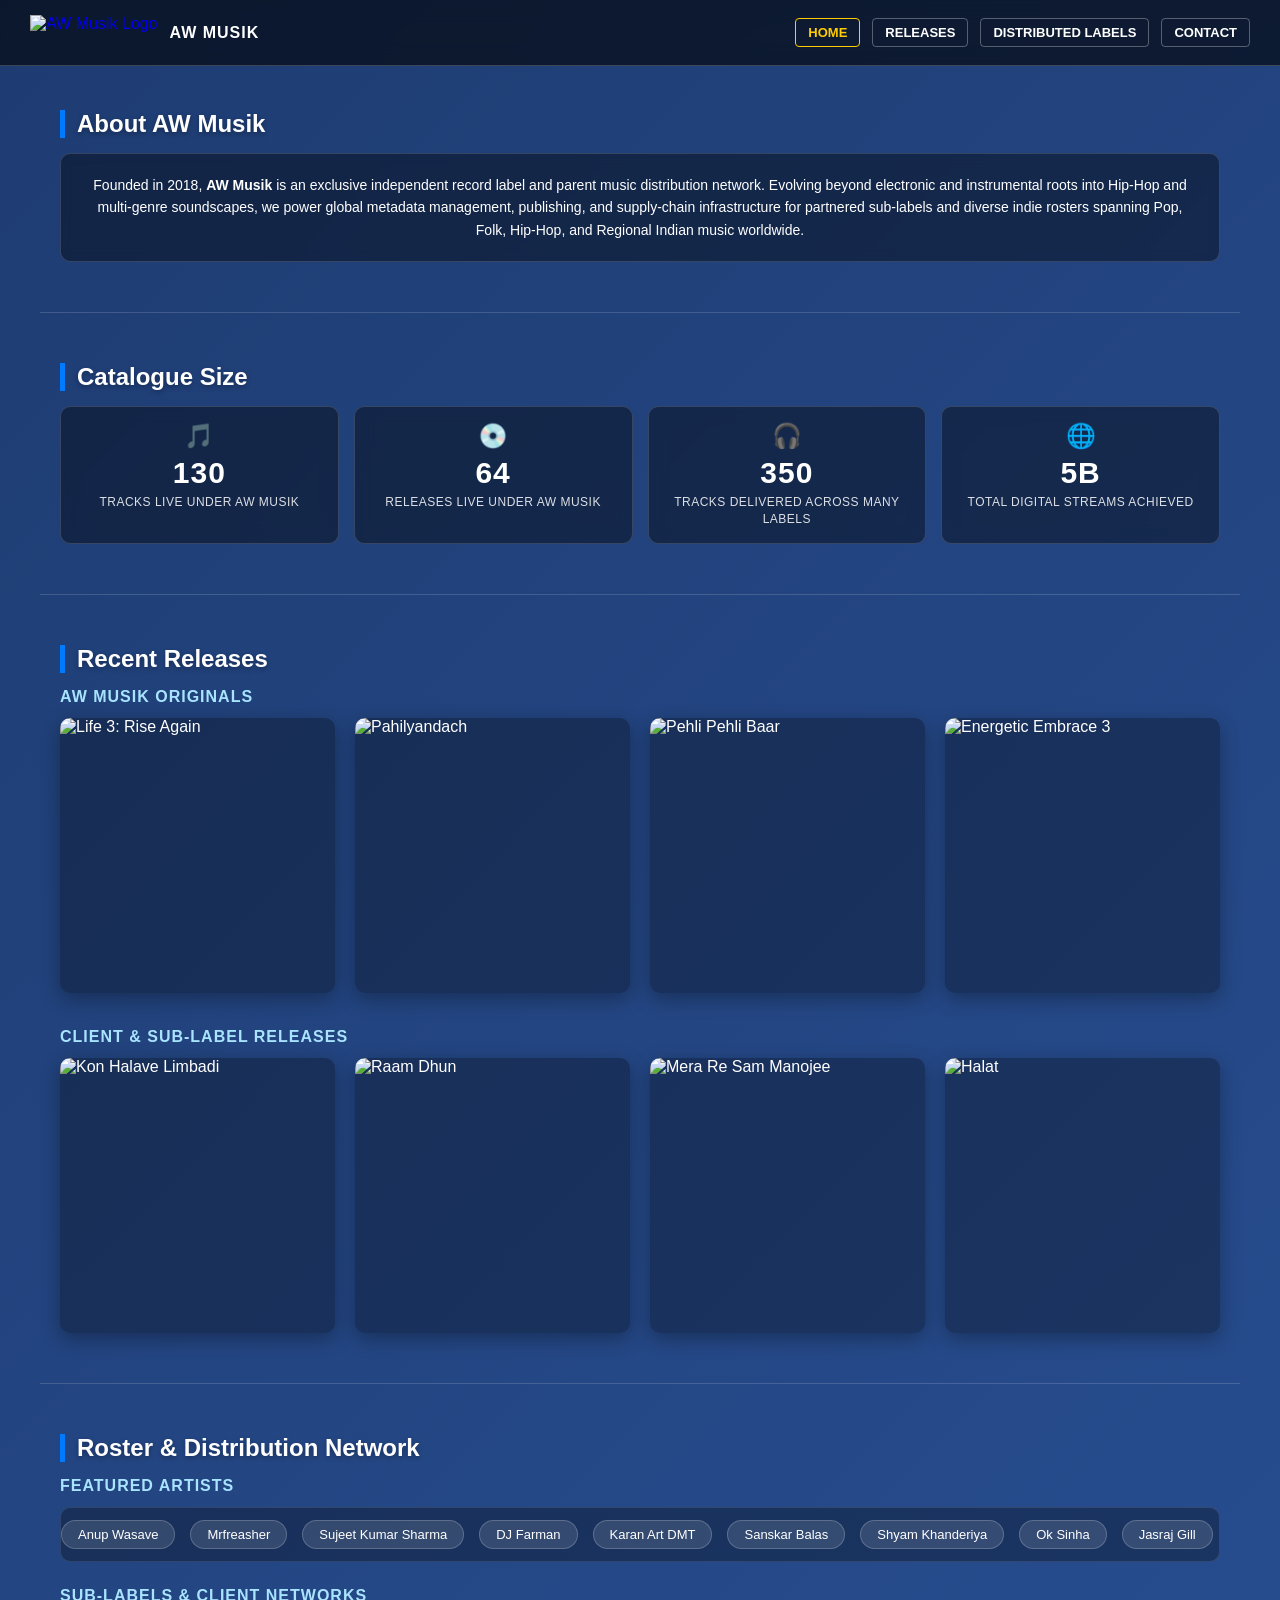
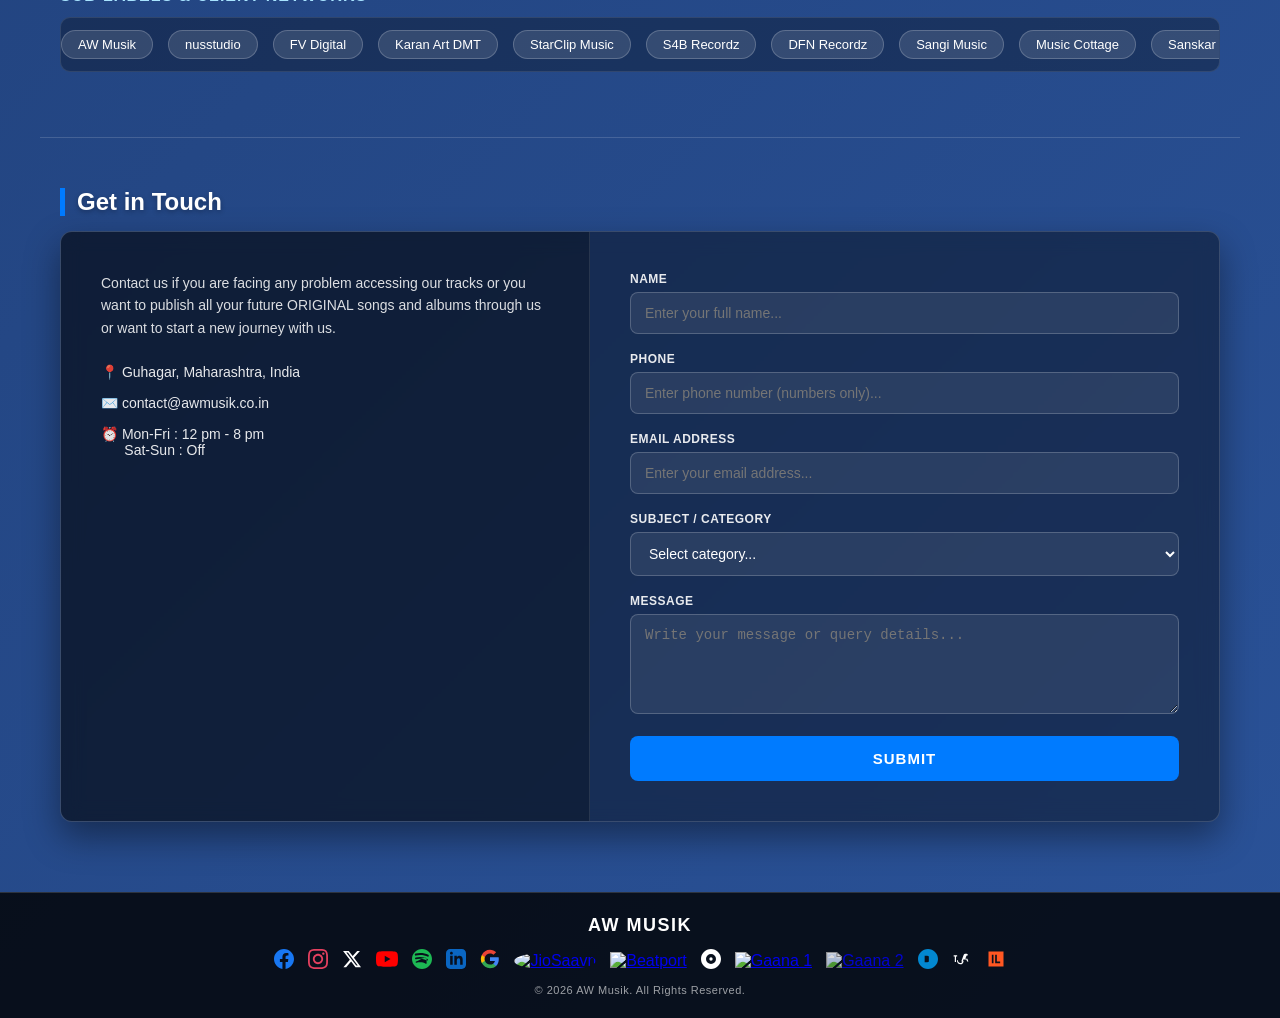
==== commit 8f63f20a: "Update index.html" ====
--- a/index.html
+++ b/index.html
@@ -161,13 +161,11 @@
             <!-- Left Side Info -->
             <div class="contact-info-side">
                 <div>
-                    <h2>CONTACT</h2>
                     <p>Contact us if you are facing any problem accessing our tracks or you want to publish all your future ORIGINAL songs and albums through us or want to start a new journey with us.</p>
                     
                     <div class="info-list">
                         <div class="info-item">📍 Guhagar, Maharashtra, India</div>
-                        <div class="info-item">✈️ <a href="https://t.me/awmusical" target="_blank" style="color: #7dc4ff; text-decoration: none;">awmusical</a></div>
-                        <div class="info-item">✉️ awmusik29@gmail.com</div>
+                        <div class="info-item">✉️ contact@awmusik.co.in</div>
                         <div class="info-item">⏰ Mon-Fri : 12 pm - 8 pm<br>      Sat-Sun : Off</div>
                     </div>
                 </div>
@@ -202,10 +200,9 @@
                         </select>
                     </div>
 
-                    <!-- Conditional UPC Field (Visible only if YouTube is selected) -->
                     <div class="form-group upc-group" id="upcGroup">
-                        <label for="releaseUpc">Release UPC</label>
-                        <input type="text" id="releaseUpc" pattern="[0-9]*" inputmode="numeric" placeholder="Enter numbers only (UPC)...">
+                            <label for="releaseUpc">Release UPC / ISRC</label>
+                            <input type="text" id="releaseUpc" inputmode="numeric" placeholder="Enter numbers only..." oninput="this.value = this.value.replace(/[^0-9]/g, '')">
                     </div>
 
                     <div class="form-group">
